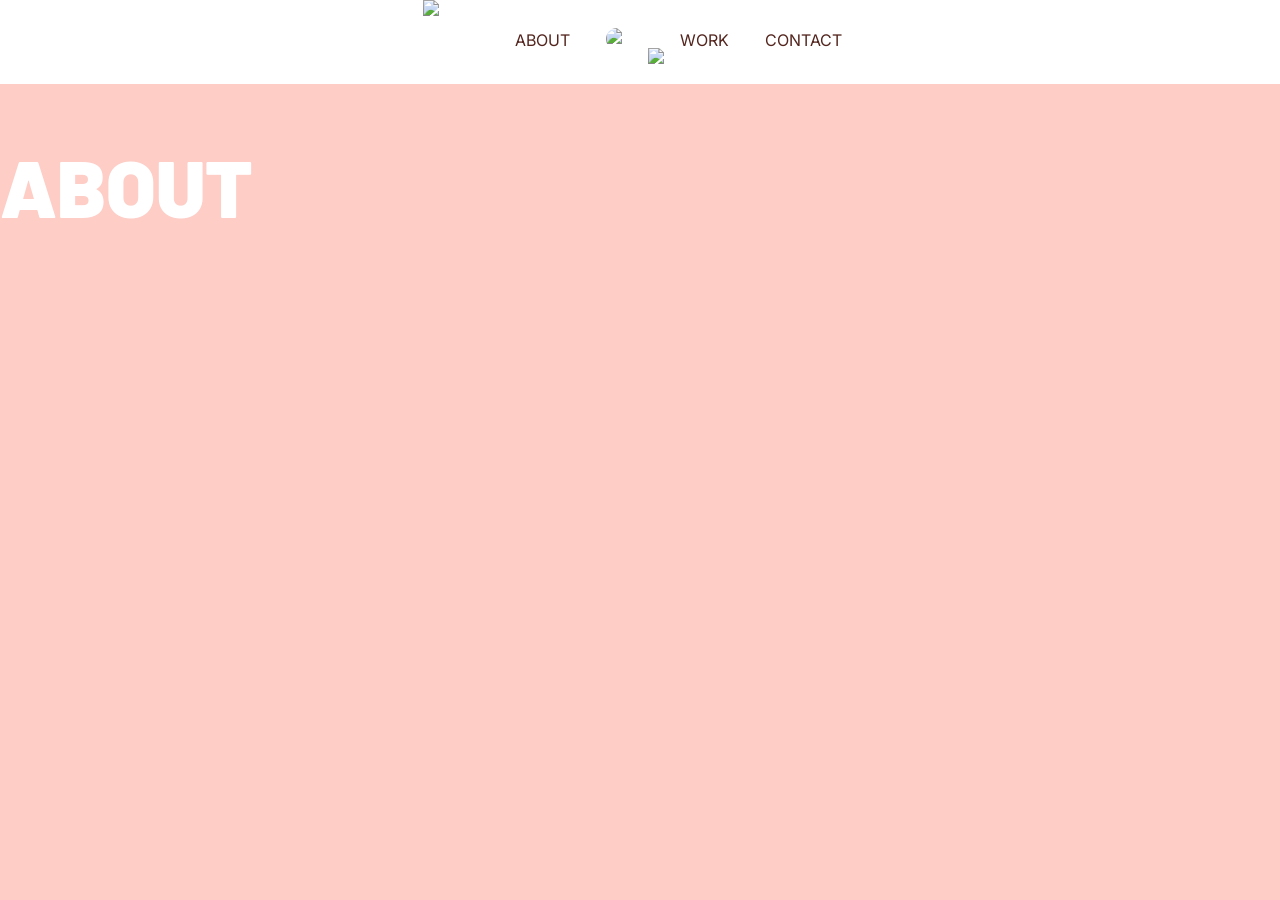
==== about.html @ 9b4f2d70 "Add files via upload" ====
<!DOCTYPE html>
<html>

<head>
<title>ABOUT</title>
<link rel="stylesheet" href="style.css">

<link rel="preconnect" href="https://fonts.googleapis.com">
<link rel="preconnect" href="https://fonts.gstatic.com" crossorigin>
<link href="https://fonts.googleapis.com/css2?family=Barlow:ital,wght@0,100;0,200;0,300;0,400;0,500;0,600;0,700;0,800;0,900;1,100;1,200;1,300;1,400;1,500;1,600;1,700;1,800;1,900&display=swap" rel="stylesheet">

<link rel="preconnect" href="https://fonts.googleapis.com">
<link rel="preconnect" href="https://fonts.gstatic.com" crossorigin>
<link href="https://fonts.googleapis.com/css2?family=Inter:ital,opsz,wght@0,14..32,100..900;1,14..32,100..900&display=swap" rel="stylesheet">
</head>


<body>
<nav class="topnav">
	<a class="navbar-logo" href="index.html">
		<div class="logo-top">
			<img src="images/AL-logo-clear-copy.png" class="img-top">
		</div>
	</a>
<ul>

	<li><a href="about.html">ABOUT</a></li>

	<li><a class="nav-center" href="">
		<div class="star-image">
			<img src="images/star-filled.svg" class="img-fluid">
		</div>
	</a></li>

	<li><img src="images/star-filled.svg">
	<li><a href="work.html">WORK</a></li>
	<li><a href="contact.html">CONTACT</a></li>
</ul>
</nav>

	<h1>ABOUT</h1>
</body>
</html>
---- style.css ----
body {
	background-color: #fdcdc6;
	margin: 0px;
	padding: 0px;
	
}

.barlow-thin {
  font-family: "Barlow", sans-serif;
  font-weight: 100;
  font-style: normal;
}

.barlow-extralight {
  font-family: "Barlow", sans-serif;
  font-weight: 200;
  font-style: normal;
}

.barlow-light {
  font-family: "Barlow", sans-serif;
  font-weight: 300;
  font-style: normal;
}

.barlow-regular {
  font-family: "Barlow", sans-serif;
  font-weight: 400;
  font-style: normal;
}

.barlow-medium {
  font-family: "Barlow", sans-serif;
  font-weight: 500;
  font-style: normal;
}

.barlow-semibold {
  font-family: "Barlow", sans-serif;
  font-weight: 600;
  font-style: normal;
}

.barlow-bold {
  font-family: "Barlow", sans-serif;
  font-weight: 700;
  font-style: normal;
}

.barlow-extrabold {
  font-family: "Barlow", sans-serif;
  font-weight: 800;
  font-style: normal;
}

.barlow-black {
  font-family: "Barlow", sans-serif;
  font-weight: 900;
  font-style: normal;
}

.barlow-thin-italic {
  font-family: "Barlow", sans-serif;
  font-weight: 100;
  font-style: italic;
}

.barlow-extralight-italic {
  font-family: "Barlow", sans-serif;
  font-weight: 200;
  font-style: italic;
}

.barlow-light-italic {
  font-family: "Barlow", sans-serif;
  font-weight: 300;
  font-style: italic;
}

.barlow-regular-italic {
  font-family: "Barlow", sans-serif;
  font-weight: 400;
  font-style: italic;
}

.barlow-medium-italic {
  font-family: "Barlow", sans-serif;
  font-weight: 500;
  font-style: italic;
}

.barlow-semibold-italic {
  font-family: "Barlow", sans-serif;
  font-weight: 600;
  font-style: italic;
}

.barlow-bold-italic {
  font-family: "Barlow", sans-serif;
  font-weight: 700;
  font-style: italic;
}

.barlow-extrabold-italic {
  font-family: "Barlow", sans-serif;
  font-weight: 800;
  font-style: italic;
}

.barlow-black-italic {
  font-family: "Barlow", sans-serif;
  font-weight: 900;
  font-style: italic;
}


.inter-<uniquifier> {
  font-family: "Inter", sans-serif;
  font-optical-sizing: auto;
  font-weight: <weight>;
  font-style: normal;
}

* {
	box-sizing: border-box;
}

h1 {
	color: white;
	font-family: 'Barlow';
	font-size: 5rem;
	font-weight: 900;
}

h2 {
	color: #53251e;
	font-family: 'Barlow';
	font-size: 3rem;
	font-weight: 900;
	font-style: italic;
	text-align: center;
}

h3 {
	font-family: 'Inter';
	color: white;
	font-size: 1rem;
}

p {
	font-family: 'Inter';
	font-size: 1rem;
	font-weight: 400;
	font-color: #53251e;
	line-height: 1.8;
}

.grid-container {
	display: grid;
	grid-template-columns: auto auto auto;
	background-color: #FFE9E6;
	gap: 10px;
}

.about {
	border-radius: 30px;
	background-color: #FFE9E6;
	height: auto;
	padding: 10px;
	width: 65%;
	margin: auto;
	margin-top: 40px;
	margin-bottom: 40px;
}

.abouttext {
	display: flex;
}

.shortbio {
	display: flex;
	padding: 1.3em;
}

.headshot {
	display: flex;
	width: 25vw;
	float: left;
	padding: 30px;
	max-width: 100%;
	height: auto;
}

.work {
	width: 65%;
	margin: auto;
	border-radius: 30px;
	background-color: #FFE9E6;
	padding: 10px;
	margin-top: 10px;
	margin-bottom: 60px;
}

.img1 {
	background-image: url('images/beachlot.png');
	background-size: cover;
	background-position: center;
	background-repeat: no-repeat;
	max-width: 100%;
	height: 600px;
	display: block;
	object-fit: contain;
}

.img2 {
	background-image: url('images/waves.png');
	background-size: cover;
	background-position: center;
	background-repeat: no-repeat;
	max-width: 100%;
	height: auto;
	display: block;
	object-fit: contain;
	flex: 20%;
}

.img3 {
	background-image: url('images/flower.png');
	background-size: cover;
	background-position: center;
	background-repeat: no-repeat;
	max-width: 100%;
	height: auto;
	display: block;
	object-fit: contain;
	flex: 20%;
}

.footer {
	background-color: #547D89;
}


.hero-section {
  position: relative;
  text-align: center;
  
  height: 50%;
}

.hero-text {
	position: absolute;
	top: 50%;
	left: 50%;
	transform: translate(-50%, -50%);
	color: white;
}

.button {
	font-family: 'Barlow';
	font-weight: 600;
	font-size: 1.2rem;
	color: white;
	background-color: #53251e;
	text-align: center;
	
	margin: 2em;
	padding: 1em;;
	border-radius: 10px;
}

.buttonbox {
	display: flex;
	justify-content: center;
}

header {
  text-align: center;
  flex: 100%;
  position: relative;
  color: white;
}

/* Centered text */
.centered {
  position: absolute;
  top: 50%;
  left: 50%;
  transform: translate(-50%, -50%);
  font-size: 5rem;
  text-align: center;
  font-family: 'Barlow';
  font-weight: 900;
}


/* Style the topnav */
nav {
  display: flex;
  flex-wrap: wrap;
  list-style-type: none;
  margin: 0;
  padding: 0;
  overflow: hidden;
  background-color: white;
  justify-content: center;
}

nav li {
position: relative;
list-style: none;
display: inline-block;
}

/* Style links in topnav */
nav li a {
  display: block;
  float: left;
  color: #53251e;
  font-family: 'Inter';
  padding: 14px 16px;
  text-decoration: none;
}

.logo-top {
    width: 36px;
    height: 36px;
    overflow: hidden;
}

.star-image {
	width: 22px;
	height: 22px;
	border-radius: 50%;
	overflow: hidden;
	margin-top: -3px;
}

footer {
  background-color: #f1f1f1;
  text-align: center;
  padding: 8px;
}
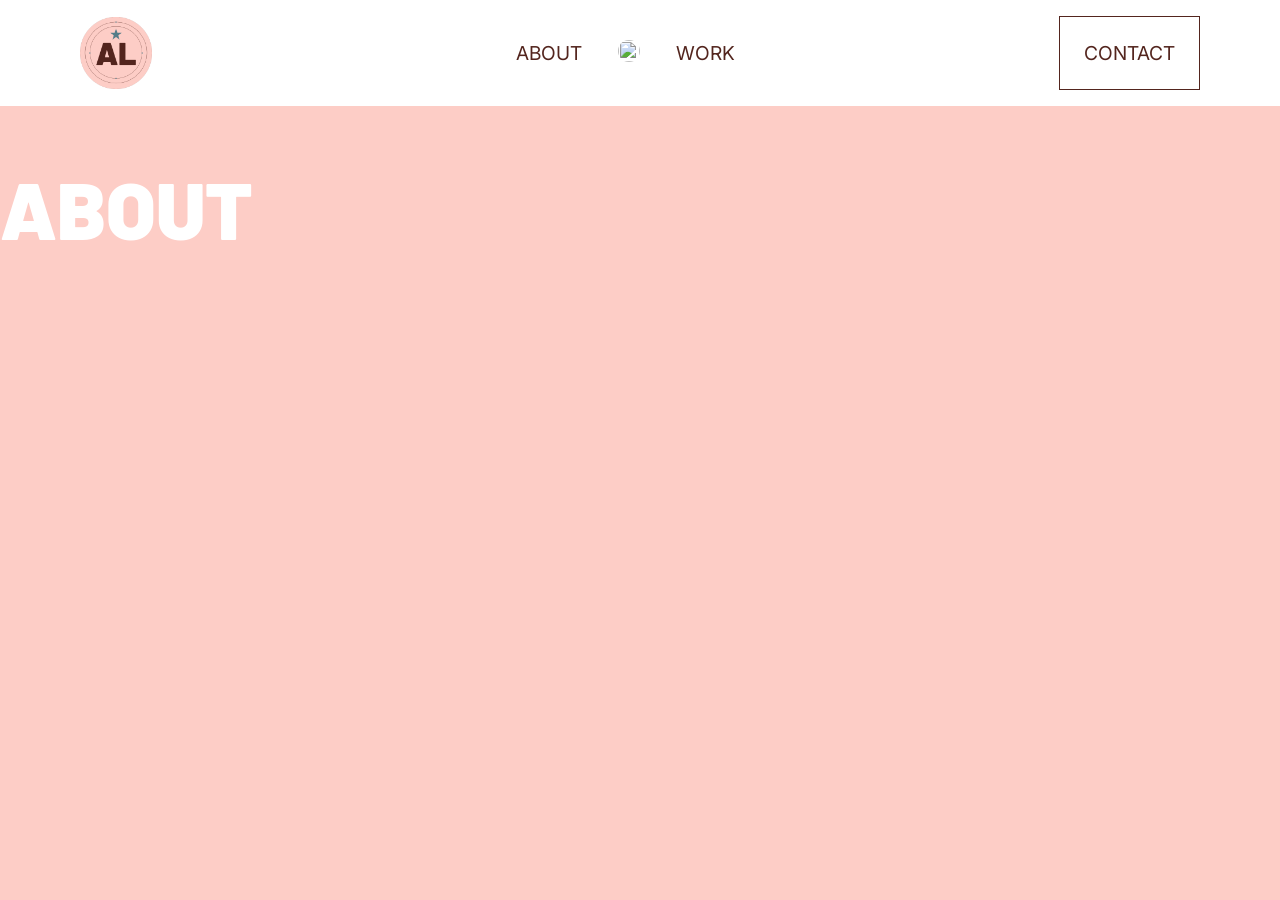
==== commit ba62b98c: "Update about.html" ====
--- a/about.html
+++ b/about.html
@@ -16,28 +16,30 @@
 
 
 <body>
-<nav class="topnav">
-	<a class="navbar-logo" href="index.html">
-		<div class="logo-top">
-			<img src="images/AL-logo-clear-copy.png" class="img-top">
+<nav>
+<ul class="logocont">
+	<li>
+	<div class="logo">
+		<a href="index.html">
+			<img src="AL-logo-circle.png" class="navimg">
+		</a>
+	</div>
+	</li>
+</ul>
+<ul class="topnav">
+	<li><a href="about.html">ABOUT</a></li>
+	<li><img src="images/star-filled.svg" class="star-image"></li>
+	<li><a href="work.html">WORK</a></li>
+</ul>
+<ul class="contact">
+	<li>
+		<div>
+			<a href="contact.html">CONTACT</a>
 		</div>
-	</a>
-<ul>
-
-	<li><a href="about.html">ABOUT</a></li>
-
-	<li><a class="nav-center" href="">
-		<div class="star-image">
-			<img src="images/star-filled.svg" class="img-fluid">
-		</div>
-	</a></li>
-
-	<li><img src="images/star-filled.svg">
-	<li><a href="work.html">WORK</a></li>
-	<li><a href="contact.html">CONTACT</a></li>
+	</li>
 </ul>
 </nav>
 
 	<h1>ABOUT</h1>
 </body>
-</html>+</html>
--- a/style.css
+++ b/style.css
@@ -149,7 +149,7 @@
 
 p {
 	font-family: 'Inter';
-	font-size: 1rem;
+	font-size: 1.2rem;
 	font-weight: 400;
 	font-color: #53251e;
 	line-height: 1.8;
@@ -189,6 +189,7 @@
 	padding: 30px;
 	max-width: 100%;
 	height: auto;
+	object-fit: contain;
 }
 
 .work {
@@ -235,11 +236,6 @@
 	object-fit: contain;
 	flex: 20%;
 }
-
-.footer {
-	background-color: #547D89;
-}
-
 
 .hero-section {
   position: relative;
@@ -295,6 +291,7 @@
 
 
 /* Style the topnav */
+
 nav {
   display: flex;
   flex-wrap: wrap;
@@ -303,29 +300,67 @@
   padding: 0;
   overflow: hidden;
   background-color: white;
+  text-align: center;
+  font-size: 1rem;
+}
+
+.topnav {
   justify-content: center;
+  margin: auto;
 }
 
 nav li {
-position: relative;
-list-style: none;
-display: inline-block;
+  position: relative;
+  list-style: none;
+  display: inline-block;
+  vertical-align: middle;
+}
+
+.navimg {
+  width: 4.5rem;
+  height: auto;
+  float: left;
+  vertical-align: middle;
 }
 
 /* Style links in topnav */
 nav li a {
   display: block;
-  float: left;
   color: #53251e;
   font-family: 'Inter';
-  padding: 14px 16px;
+  font-size: 1.2rem;
   text-decoration: none;
-}
-
-.logo-top {
-    width: 36px;
-    height: 36px;
-    overflow: hidden;
+  vertical-align: middle;
+}
+
+.topnav li a {
+  padding: 1rem 2rem;
+}
+
+.logocont {
+  display: flex;
+  align-items: center;
+  padding: 0;
+  margin-left: 5rem;
+}
+
+.logo {
+  padding: 0;
+  display: flex;
+  align-items: center;
+  margin: 0;
+  
+}
+
+.contact {
+	border: 1px solid #53251e;
+	margin-right: 5rem;
+	display: flex;
+	padding: 1.5rem;
+	align-items: center;
+	justify-content: center;
+	vertical-align: middle;
+
 }
 
 .star-image {
@@ -333,11 +368,27 @@
 	height: 22px;
 	border-radius: 50%;
 	overflow: hidden;
-	margin-top: -3px;
 }
 
 footer {
-  background-color: #f1f1f1;
   text-align: center;
   padding: 8px;
-}+  background-color: #547D89;
+}
+
+.footertxt {
+	margin-bottom: 30px;
+	margin-top: 30px;
+}
+
+.instaicon {
+	height: 40px;
+	width: 40px;
+	margin: auto;
+	margin-bottom: 50px;
+}
+
+.insta {
+	object-fit: contain;
+	height: 100%;
+}
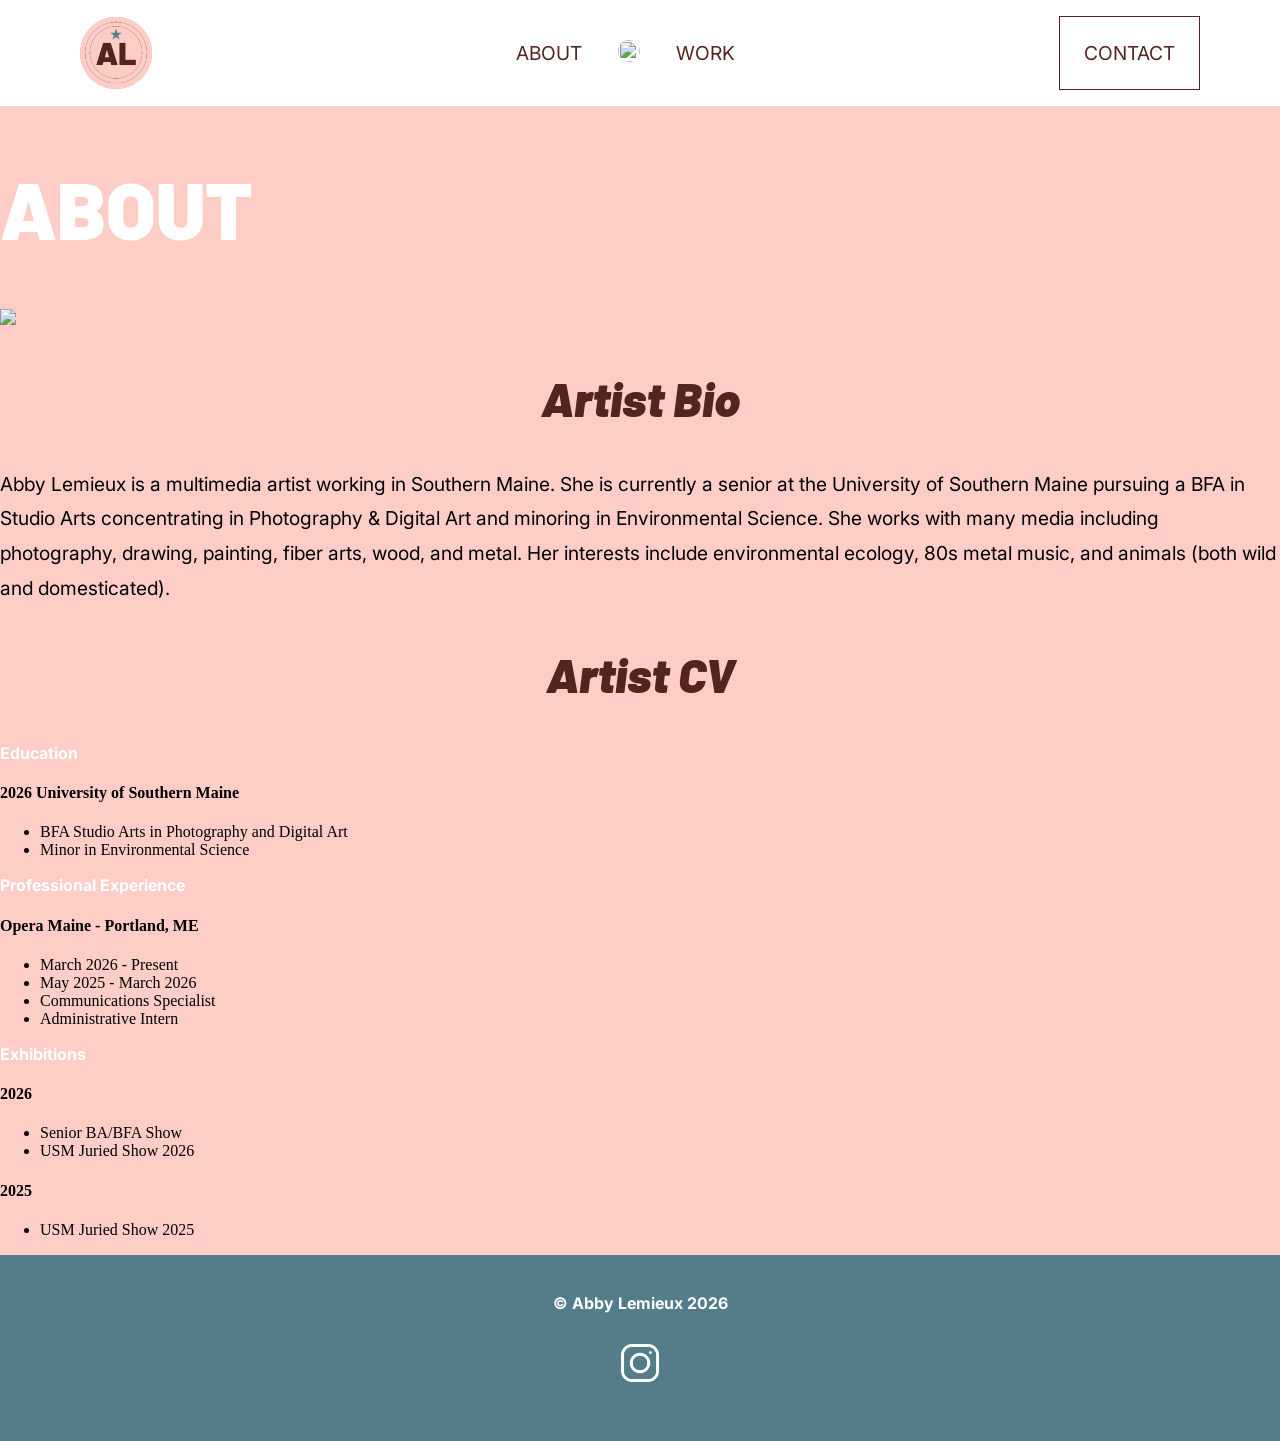
==== commit d3b73db5: "Update about.html" ====
--- a/about.html
+++ b/about.html
@@ -2,7 +2,7 @@
 <html>
 
 <head>
-<title>ABOUT</title>
+<title>About | Abby Lemieux</title>
 <link rel="stylesheet" href="style.css">
 
 <link rel="preconnect" href="https://fonts.googleapis.com">
@@ -41,5 +41,53 @@
 </nav>
 
 	<h1>ABOUT</h1>
+<div class="meandbro">
+	<img src="meandbro.png" class="aboutimg">
+</div>
+
+<div class="artistbio">
+<h2>Artist Bio</h2>
+	<p>Abby Lemieux is a multimedia artist working in Southern Maine. She is currently a senior at the University of Southern Maine pursuing a BFA in Studio Arts concentrating in Photography & Digital Art and minoring in Environmental Science. She works with many media including photography, drawing, painting, fiber arts, wood, and metal. Her interests include environmental ecology, 80s metal music, and animals (both wild and domesticated).</p>
+</div>
+
+<div class="artistcv">
+<h2>Artist CV</h2>
+<h3>Education</h3>
+	<h4>2026 University of Southern Maine</h4>
+	<ul>
+		<li>BFA Studio Arts in Photography and Digital Art</li>
+		<li>Minor in Environmental Science</li>
+	</ul>
+
+<h3>Professional Experience</h3>
+	<h4>Opera Maine - Portland, ME</h4>
+	<ul class="prof">
+		<li>March 2026 - Present</li>
+		<li>May 2025 - March 2026</li>
+		<li>Communications Specialist</li>
+		<li>Administrative Intern</li>
+	</ul>
+
+<h3>Exhibitions</h3>
+	<h4>2026</h4>
+	<ul>
+		<li>Senior BA/BFA Show</li>
+		<li>USM Juried Show 2026</li>
+	</ul>
+	<h4>2025</h4>
+	<ul>
+	<li>USM Juried Show 2025</li>
+</div>
+
+<footer class="footer">
+	<h3 class="footertxt">© Abby Lemieux 2026</h3>
+	<div class="instaicon">
+		<a href="https://www.instagram.com/abbylemieux_art/" target="_blank">
+			<img src="instagramicon.png" class="insta" alt="Instagram logo">
+		</a>
+	</div>
+</footer>
+
+
 </body>
 </html>
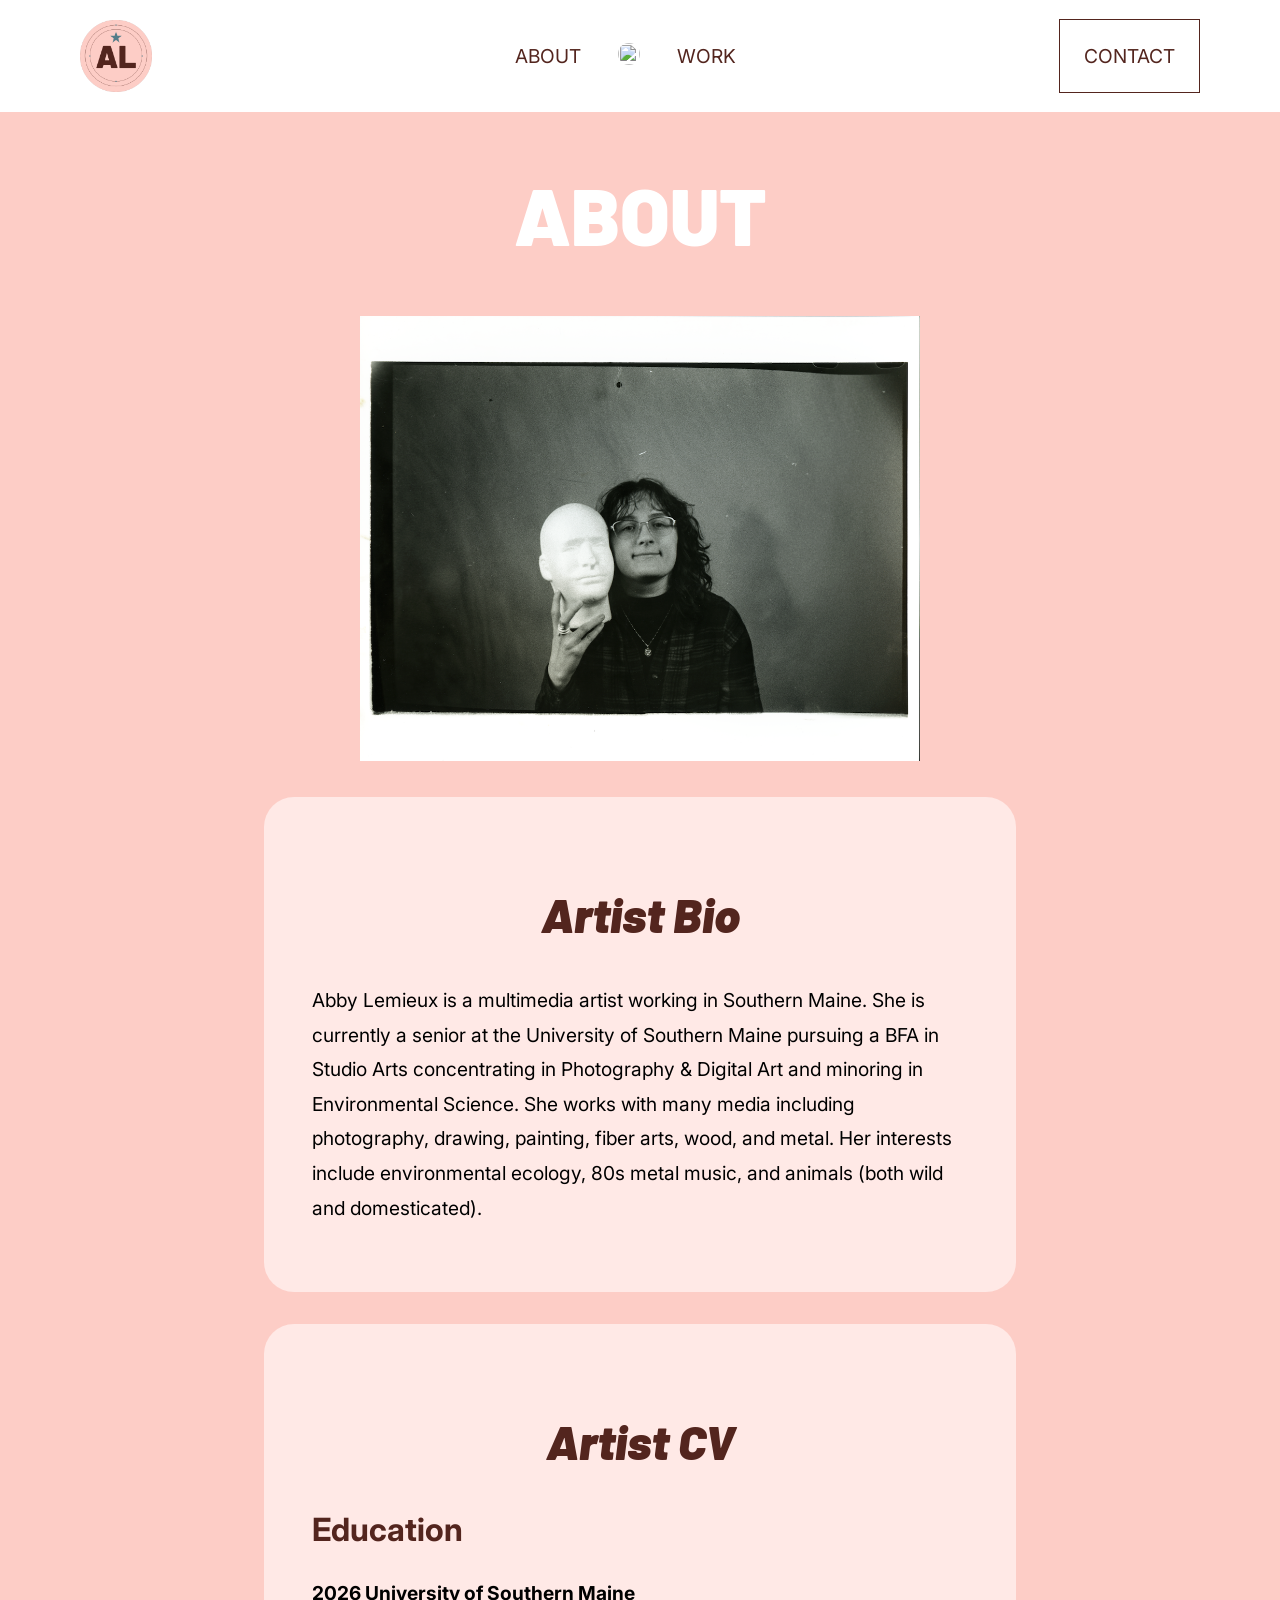
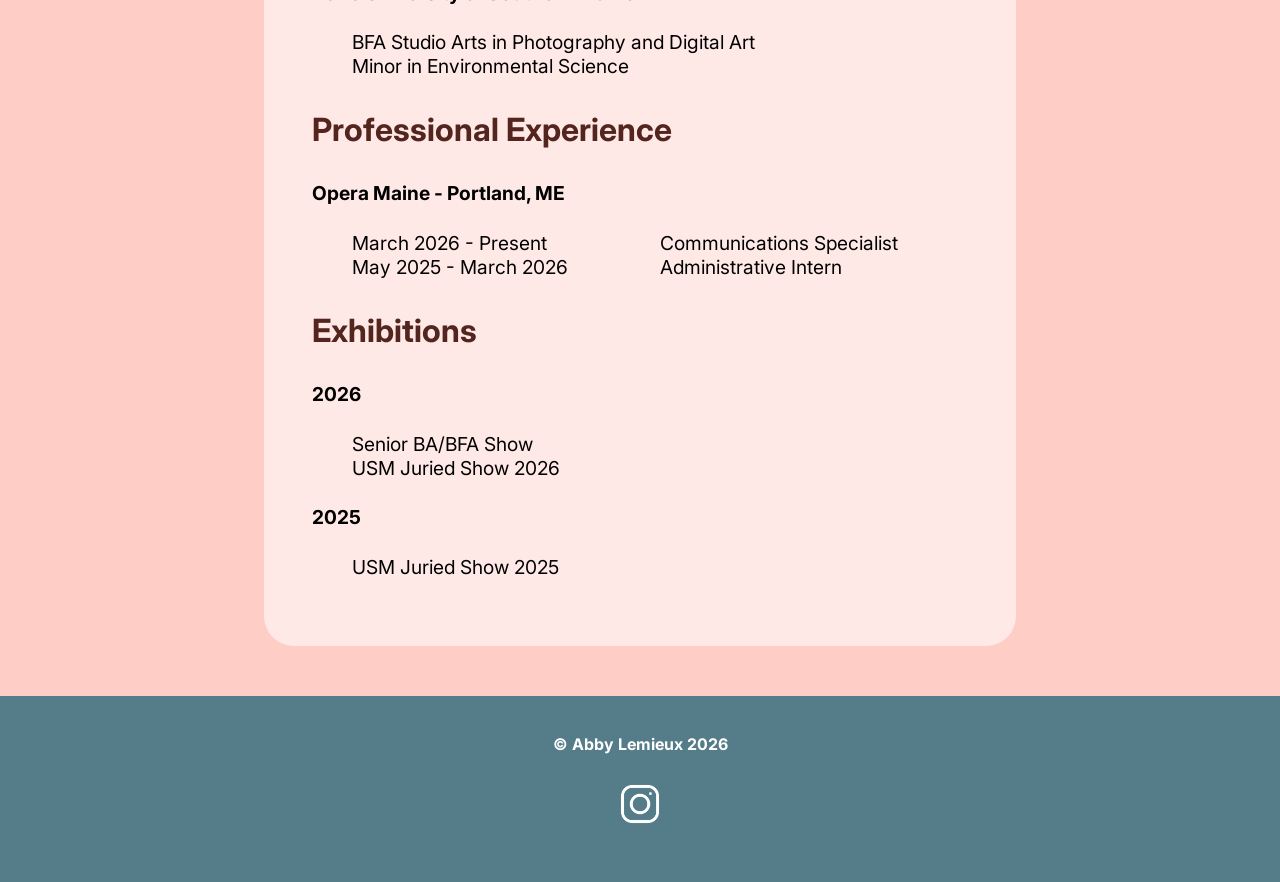
==== commit c6e6ad97: "Update about.html" ====
--- a/about.html
+++ b/about.html
@@ -3,6 +3,7 @@
 
 <head>
 <title>About | Abby Lemieux</title>
+<link rel="icon" href="favicon.svg">
 <link rel="stylesheet" href="style.css">
 
 <link rel="preconnect" href="https://fonts.googleapis.com">
--- a/style.css
+++ b/style.css
@@ -130,6 +130,7 @@
 	font-family: 'Barlow';
 	font-size: 5rem;
 	font-weight: 900;
+	text-align: center;
 }
 
 h2 {
@@ -143,8 +144,19 @@
 
 h3 {
 	font-family: 'Inter';
+	color: #53251e;
+	font-size: 2rem;
+}
+
+.footertxt {
+	font-size: 1rem;
 	color: white;
-	font-size: 1rem;
+	font-family: 'Inter';
+}
+
+h4 {
+	font-family: 'Inter';
+	font-size: 1.2rem;
 }
 
 p {
@@ -203,7 +215,7 @@
 }
 
 .img1 {
-	background-image: url('images/beachlot.png');
+	background-image: url('beachlot.png');
 	background-size: cover;
 	background-position: center;
 	background-repeat: no-repeat;
@@ -214,7 +226,7 @@
 }
 
 .img2 {
-	background-image: url('images/waves.png');
+	background-image: url('waves.png');
 	background-size: cover;
 	background-position: center;
 	background-repeat: no-repeat;
@@ -226,7 +238,7 @@
 }
 
 .img3 {
-	background-image: url('images/flower.png');
+	background-image: url('flower.png');
 	background-size: cover;
 	background-position: center;
 	background-repeat: no-repeat;
@@ -392,3 +404,44 @@
 	object-fit: contain;
 	height: 100%;
 }
+
+.meandbro {
+  margin: auto;
+  width: 35rem;
+}
+
+.aboutimg{
+  width: 35rem;
+  margin-bottom: 2rem;
+}
+
+.artistbio {
+  width: 47rem;
+  margin: auto;
+  background-color: #FFE9E6;
+  padding: 3rem;
+  border-radius: 30px;
+  margin-bottom: 2rem;
+}
+
+.artistcv {
+  margin: auto;
+  width: 47rem;
+  background-color: #FFE9E6;
+  padding: 3rem;
+  border-radius: 30px;
+  margin-bottom: 50px;
+}
+
+.prof {
+  column-count: 2;
+  column-gap: 0px;
+  list-style-position: inside;
+  list-style-type: none;
+}
+
+ul {
+  font-family: 'inter';
+  font-size: 1.2rem;
+  list-style-type: none;
+}
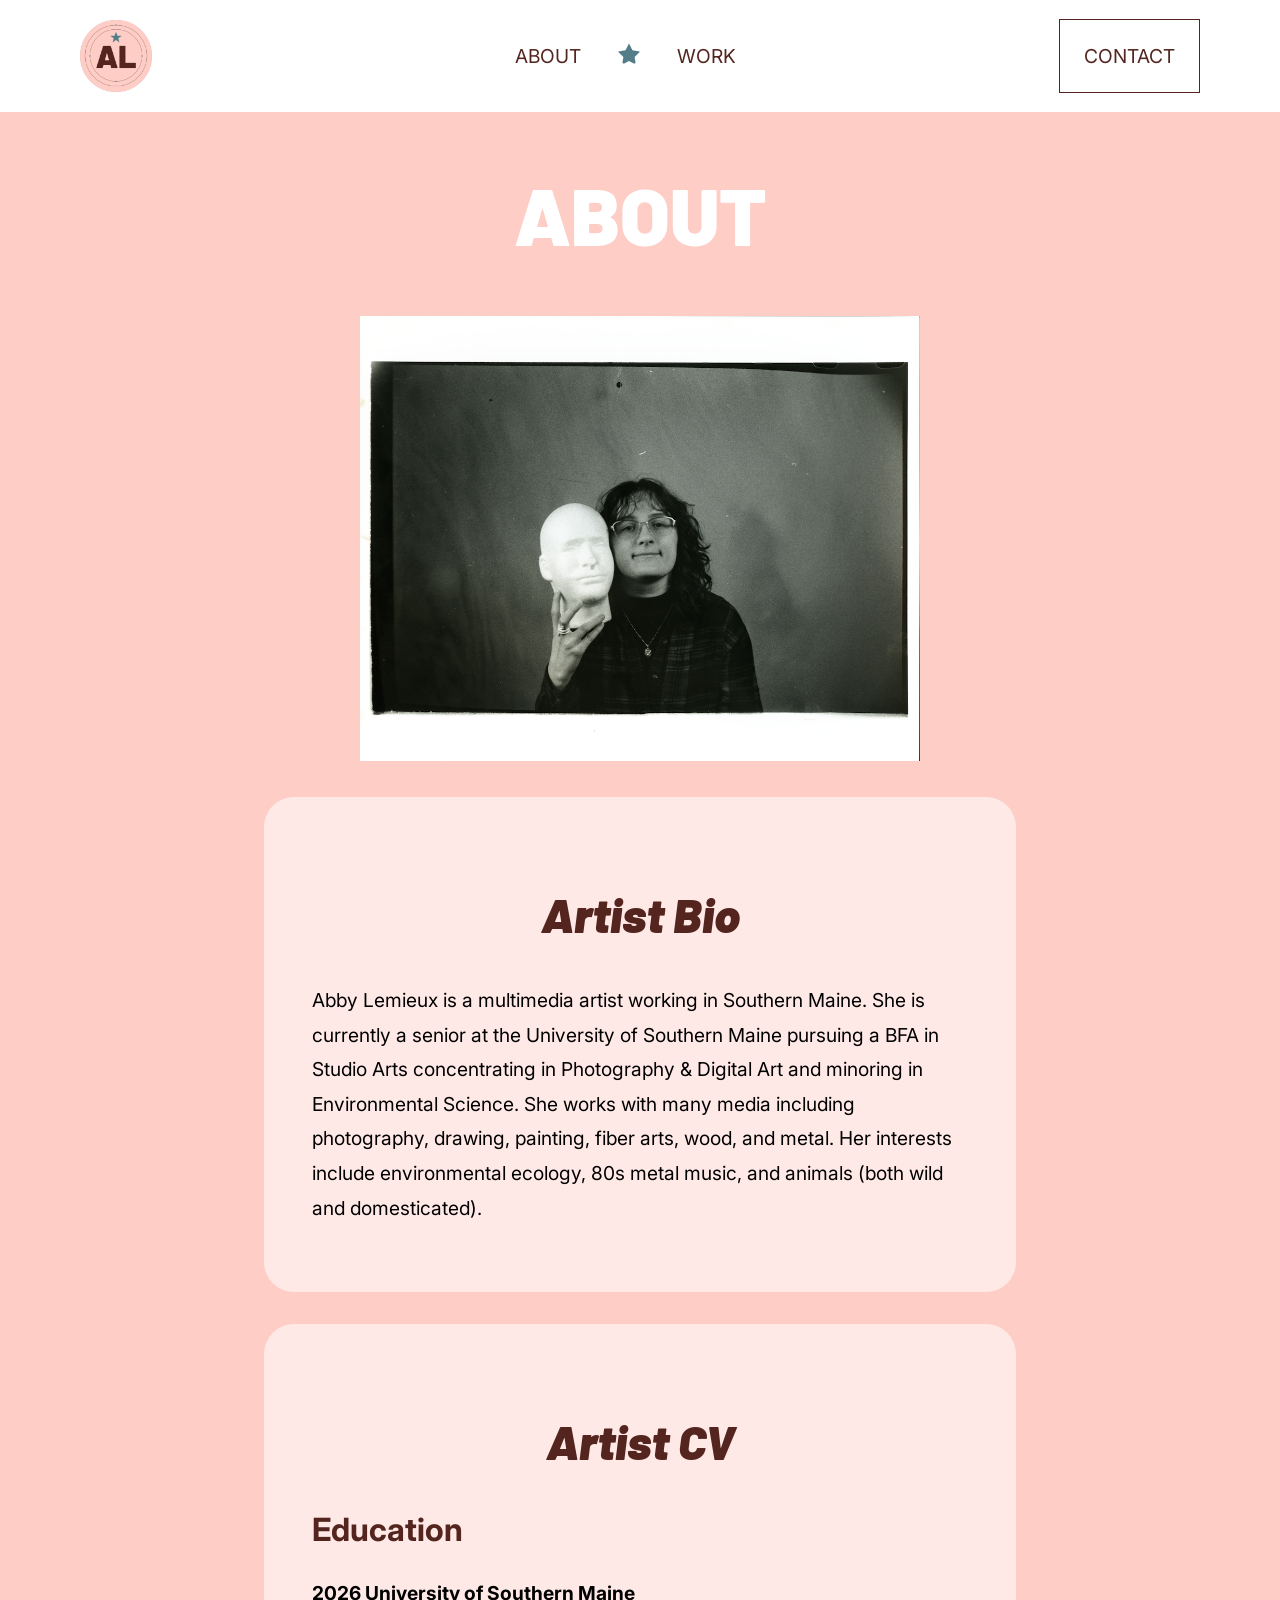
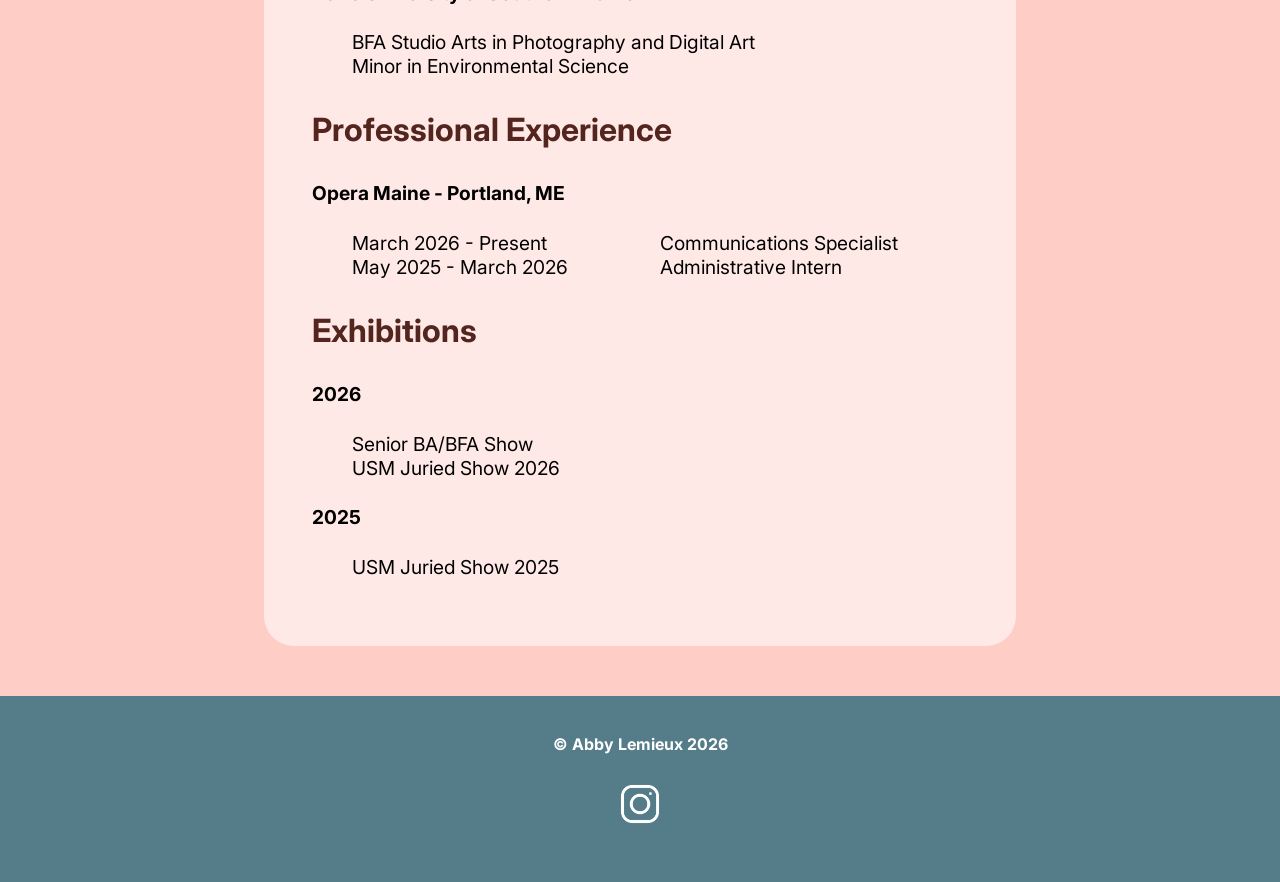
==== commit 18f053b7: "Update about.html" ====
--- a/about.html
+++ b/about.html
@@ -29,7 +29,7 @@
 </ul>
 <ul class="topnav">
 	<li><a href="about.html">ABOUT</a></li>
-	<li><img src="images/star-filled.svg" class="star-image"></li>
+	<li><img src="star-filled.svg" class="star-image"></li>
 	<li><a href="work.html">WORK</a></li>
 </ul>
 <ul class="contact">
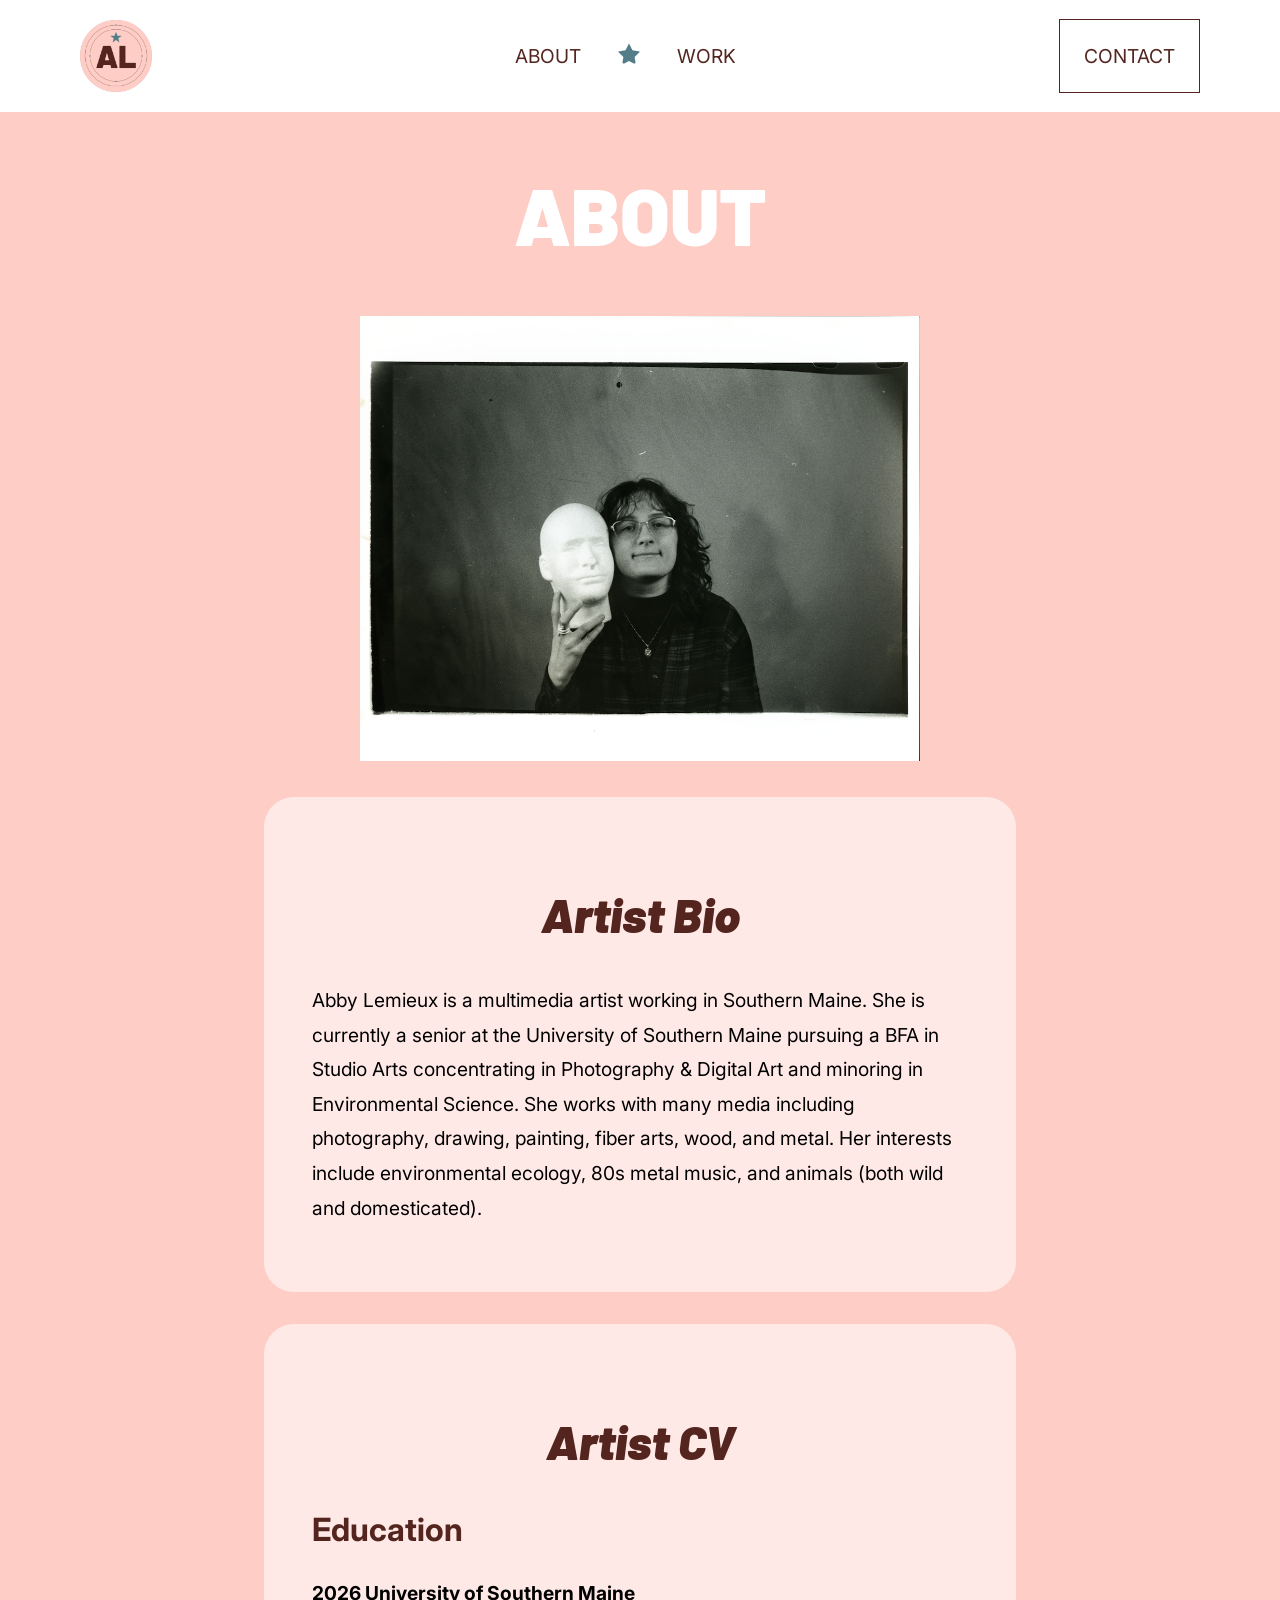
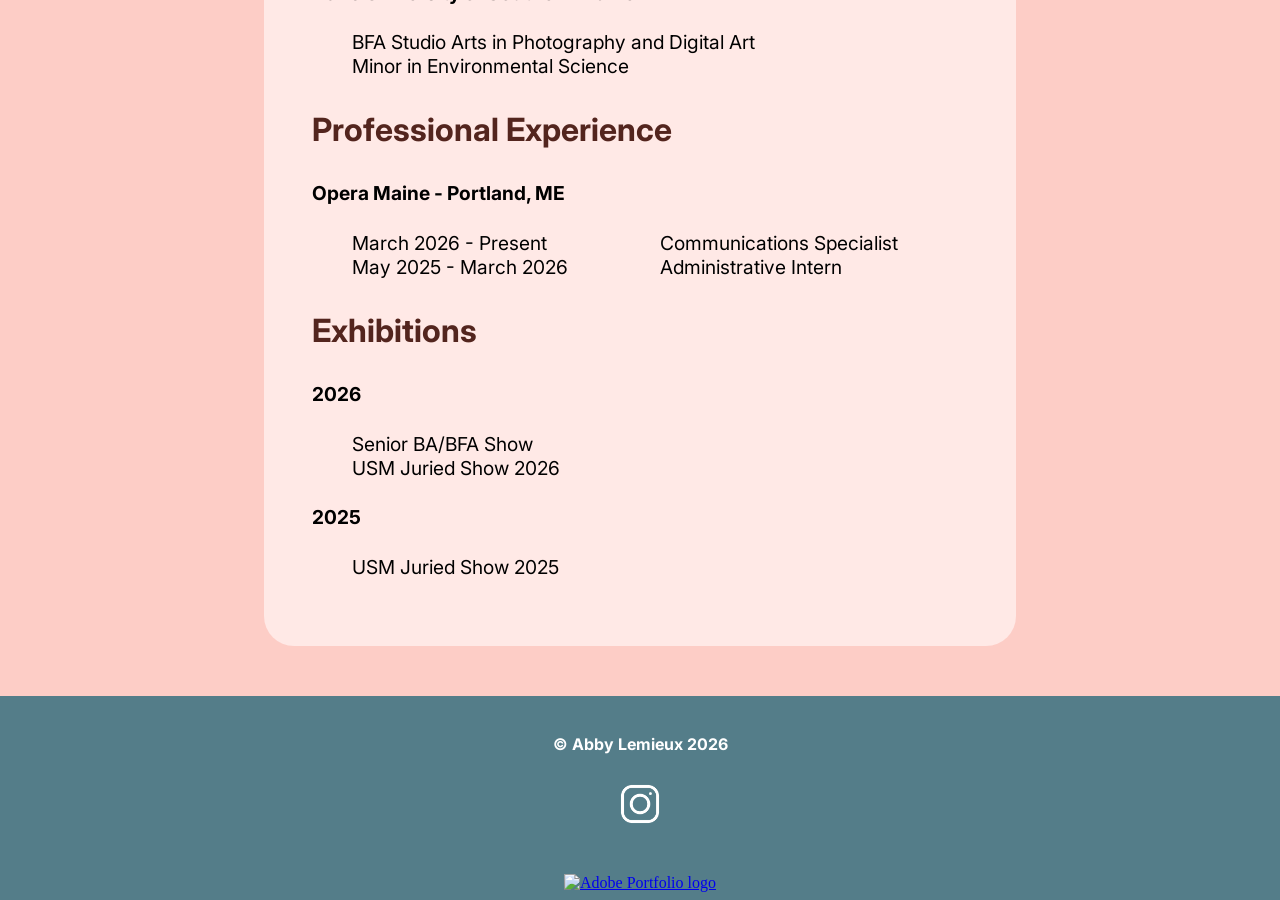
==== commit d19fc2dd: "Update about.html" ====
--- a/about.html
+++ b/about.html
@@ -82,11 +82,21 @@
 
 <footer class="footer">
 	<h3 class="footertxt">© Abby Lemieux 2026</h3>
+
+<div class="footericons">
 	<div class="instaicon">
 		<a href="https://www.instagram.com/abbylemieux_art/" target="_blank">
 			<img src="instagramicon.png" class="insta" alt="Instagram logo">
 		</a>
 	</div>
+	<div class="adobeicon">
+		<a href="https://abigaillemieux1.myportfolio.com/" target="_blank">
+			<img src="adobe-portfolio.png" class="adobe" alt="Adobe Portfolio logo">
+		</a>
+	</div>
+</div>
+</div>
+
 </footer>
 
 
